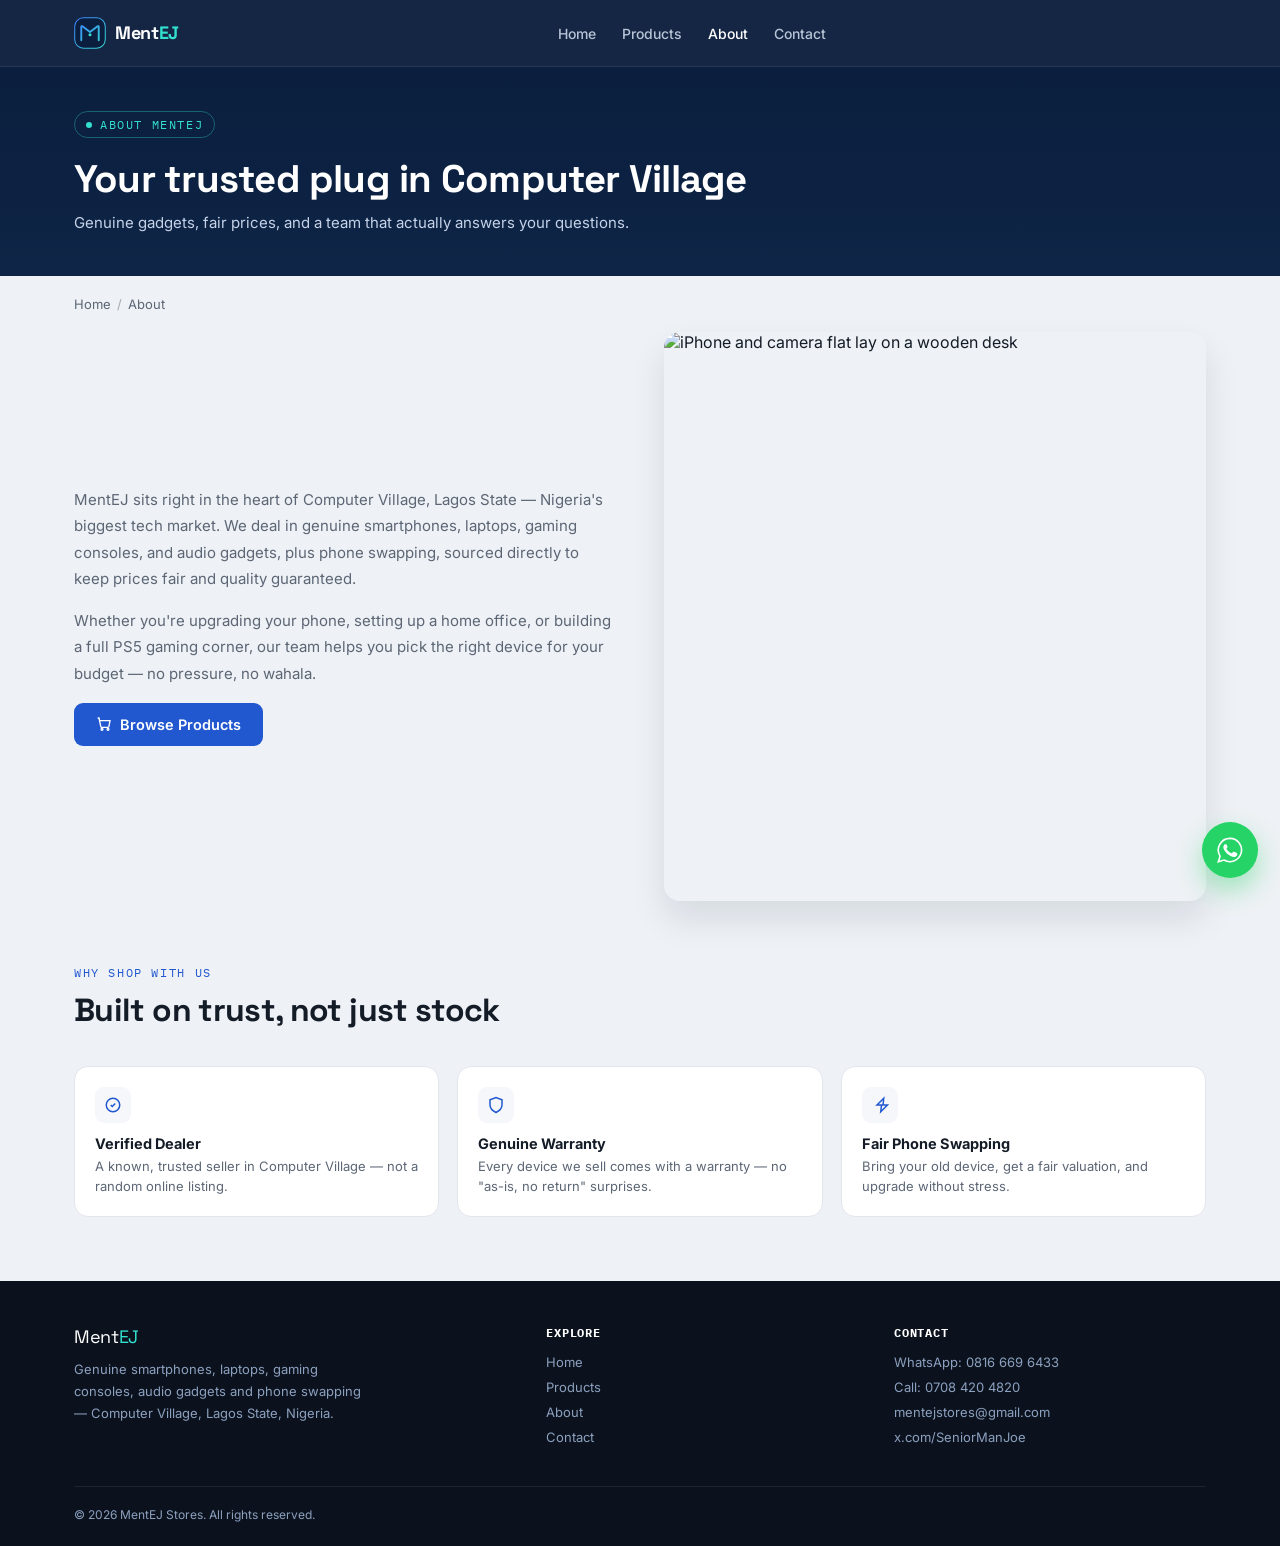
==== about.html @ d14bc737 "Initial commit for Mentej.shop website" ====
<!DOCTYPE html>
<html lang="en">
<head>
<meta charset="UTF-8">
<meta name="viewport" content="width=device-width, initial-scale=1.0">
<title>About — MentEJ | Computer Village, Lagos</title>
<meta name="description" content="About MentEJ — a genuine gadget store in Computer Village, Lagos State, Nigeria.">
<link rel="canonical" href="https://mentej.shop/about.html">
<link rel="preconnect" href="https://fonts.googleapis.com">
<link rel="preconnect" href="https://fonts.gstatic.com" crossorigin>
<link href="https://fonts.googleapis.com/css2?family=Space+Grotesk:wght@500;600;700&family=Inter:wght@400;500;600;700&family=IBM+Plex+Mono:wght@500;600&display=swap" rel="stylesheet">
<link rel="stylesheet" href="styles.css">
</head>
<body>

<!-- ================= NAV ================= -->
<nav class="nav">
  <div class="container nav-inner">
    <a href="index.html" class="brand">
      <svg class="brand-mark" viewBox="0 0 44 44" xmlns="http://www.w3.org/2000/svg">
        <defs>
          <linearGradient id="logoGrad" x1="0" y1="0" x2="44" y2="44" gradientUnits="userSpaceOnUse">
            <stop offset="0" stop-color="#3E7BFF"/><stop offset="1" stop-color="#33DFCF"/>
          </linearGradient>
        </defs>
        <rect x="1" y="1" width="42" height="42" rx="12" fill="#0B1E3D" stroke="url(#logoGrad)" stroke-width="1.4"/>
        <path d="M10 32V13.5C10 12.7 10.9 12.2 11.6 12.7L22 20.5L32.4 12.7C33.1 12.2 34 12.7 34 13.5V32" stroke="url(#logoGrad)" stroke-width="2.6" stroke-linecap="round" stroke-linejoin="round" fill="none"/>
        <circle cx="22" cy="24.5" r="2.1" fill="#33DFCF"/>
      </svg>
      <span class="wordmark"><span class="ment">Ment</span><span class="ej">EJ</span></span>
    </a>
    <div class="nav-links" id="navLinks">
      <a href="index.html">Home</a>
      <a href="products.html">Products</a>
      <a href="about.html">About</a>
      <a href="contact.html">Contact</a>
    </div>
    <div class="nav-actions">
      <button class="hamburger" id="hamburgerBtn" aria-label="Open menu" type="button">
        <svg viewBox="0 0 24 24" fill="none" stroke="currentColor" stroke-width="2"><path d="M4 7h16M4 12h16M4 17h16"/></svg>
      </button>
    </div>
  </div>
</nav>

<header class="page-hero">
  <div class="container">
    <div class="eyebrow"><span class="dot"></span> ABOUT MENTEJ</div>
    <h1>Your trusted plug in Computer Village</h1>
    <p>Genuine gadgets, fair prices, and a team that actually answers your questions.</p>
  </div>
</header>

<div class="container">
  <div class="breadcrumb"><a href="index.html">Home</a><span class="sep">/</span><span>About</span></div>
</div>

<section style="padding-top:0;">
  <div class="container about-grid">
    <div class="about-copy">
      <p>MentEJ sits right in the heart of Computer Village, Lagos State — Nigeria's biggest tech market. We deal in genuine smartphones, laptops, gaming consoles, and audio gadgets, plus phone swapping, sourced directly to keep prices fair and quality guaranteed.</p>
      <p>Whether you're upgrading your phone, setting up a home office, or building a full PS5 gaming corner, our team helps you pick the right device for your budget — no pressure, no wahala.</p>
      <a href="products.html" class="btn btn-secondary">
        <svg viewBox="0 0 24 24" fill="none" stroke="currentColor" stroke-width="2"><circle cx="9" cy="20" r="1.4"/><circle cx="18" cy="20" r="1.4"/><path d="M2.5 3h2l2.6 12.4a2 2 0 002 1.6h8.3a2 2 0 002-1.6L21 7H6"/></svg>
        Browse Products
      </a>
    </div>
    <div class="about-img">
      <img src="https://images.pexels.com/photos/593319/pexels-photo-593319.jpeg?auto=compress&cs=tinysrgb&w=900" width="900" height="945" alt="iPhone and camera flat lay on a wooden desk" loading="lazy">
    </div>
  </div>
</section>

<section style="padding-top:0;">
  <div class="container">
    <div class="sec-head">
      <span class="sec-eyebrow">Why Shop With Us</span>
      <h2>Built on trust, not just stock</h2>
    </div>
    <div class="reason-grid">
      <div class="reason-card">
        <div class="ic"><svg width="18" height="18" viewBox="0 0 24 24" fill="none" stroke="currentColor" stroke-width="2"><path d="M9 12l2 2 4-4M21 12a9 9 0 11-18 0 9 9 0 0118 0z"/></svg></div>
        <h4>Verified Dealer</h4>
        <p>A known, trusted seller in Computer Village — not a random online listing.</p>
      </div>
      <div class="reason-card">
        <div class="ic"><svg width="18" height="18" viewBox="0 0 24 24" fill="none" stroke="currentColor" stroke-width="2"><path d="M12 22s8-4 8-10V5l-8-3-8 3v7c0 6 8 10 8 10z"/></svg></div>
        <h4>Genuine Warranty</h4>
        <p>Every device we sell comes with a warranty — no "as-is, no return" surprises.</p>
      </div>
      <div class="reason-card">
        <div class="ic"><svg width="18" height="18" viewBox="0 0 24 24" fill="none" stroke="currentColor" stroke-width="2"><path d="M17 3l-9 9h6l-1 9 9-9h-6l1-9z"/></svg></div>
        <h4>Fair Phone Swapping</h4>
        <p>Bring your old device, get a fair valuation, and upgrade without stress.</p>
      </div>
    </div>
  </div>
</section>

<!-- ================= FOOTER ================= -->
<footer>
  <div class="container">
    <div class="foot-grid">
      <div class="foot-brand">
        <div class="wordmark"><span class="ment">Ment</span><span class="ej">EJ</span></div>
        <p>Genuine smartphones, laptops, gaming consoles, audio gadgets and phone swapping — Computer Village, Lagos State, Nigeria.</p>
      </div>
      <div class="foot-col">
        <h5>Explore</h5>
        <a href="index.html">Home</a>
        <a href="products.html">Products</a>
        <a href="about.html">About</a>
        <a href="contact.html">Contact</a>
      </div>
      <div class="foot-col">
        <h5>Contact</h5>
        <a href="https://wa.me/2348166696433" target="_blank" rel="noopener">WhatsApp: 0816 669 6433</a>
        <a href="tel:07084204820">Call: 0708 420 4820</a>
        <a href="mailto:mentejstores@gmail.com">mentejstores@gmail.com</a>
        <a href="https://x.com/SeniorManJoe" target="_blank" rel="noopener">x.com/SeniorManJoe</a>
      </div>
    </div>
    <div class="foot-bottom"><span>© 2026 MentEJ Stores. All rights reserved.</span></div>
  </div>
</footer>

<script src="app.js" defer></script>
<a class="wa-float" href="https://wa.me/2348166696433?text=Hello%20MentEJ%2C%20I%27d%20like%20to%20ask%20about%20a%20device." target="_blank" rel="noopener" aria-label="Chat with MentEJ on WhatsApp">
  <svg viewBox="0 0 24 24" fill="currentColor"><path d="M17.5 14.4c-.3-.1-1.7-.9-2-.9-.3-.1-.5-.1-.7.1-.2.3-.8.9-1 1.1-.2.2-.3.2-.6.1-.3-.1-1.3-.5-2.4-1.5-.9-.8-1.5-1.8-1.7-2.1-.2-.3 0-.5.1-.6.1-.1.3-.3.4-.5.1-.1.2-.3.3-.5.1-.2 0-.4 0-.5C10 9.4 9.4 8 9.1 7.4c-.2-.5-.4-.4-.6-.4h-.5c-.2 0-.5.1-.7.3-.3.3-1 1-1 2.4s1 2.8 1.2 3c.1.2 2.1 3.2 5 4.5.7.3 1.3.5 1.7.6.7.2 1.4.2 1.9.1.6-.1 1.7-.7 2-1.4.2-.6.2-1.2.1-1.3z"/><path d="M12 2a10 10 0 00-8.5 15.3L2 22l4.8-1.4A10 10 0 1012 2z" fill="none" stroke="currentColor" stroke-width="1.4"/></svg>
</a>

</body>
</html>
---- styles.css ----
:root{
  --blue-deep:#0B1E3D;
  --blue-primary:#2158D0;
  --blue-bright:#3E7BFF;
  --cyan-pop:#33DFCF;
  --whatsapp:#25D366;
  --white:#FFFFFF;
  --page-bg:#EEF1F5;
  --surface:#FFFFFF;
  --surface-alt:#F5F7FA;
  --surface-border:#E2E6EC;
  --text-primary:#141C27;
  --text-muted:#5C6675;
  --card-shadow: 0 18px 34px rgba(11,30,61,0.10);
}
*{box-sizing:border-box; margin:0; padding:0;}
html{scroll-behavior:smooth;}
body{
  font-family:'Inter', sans-serif;
  background:var(--page-bg);
  color:var(--text-primary);
  -webkit-font-smoothing:antialiased;
}
h1,h2,h3,.wordmark{ font-family:'Space Grotesk', sans-serif; letter-spacing:-0.02em; }
.mono{ font-family:'IBM Plex Mono', monospace; letter-spacing:0.02em; }
a{ color:inherit; text-decoration:none; }
img{ display:block; max-width:100%; }
.container{ max-width:1180px; margin:0 auto; padding:0 24px; }
:focus-visible{ outline:3px solid var(--cyan-pop); outline-offset:2px; }
.icon{ width:16px; height:16px; flex:none; display:inline-block; vertical-align:-3px; }
.icon-sm{ width:14px; height:14px; }

/* ---------- NAV ---------- */
.nav{
  position:sticky; top:0; z-index:60;
  background:rgba(11,30,61,0.96);
  border-bottom:1px solid rgba(255,255,255,0.08);
}
.nav-inner{ display:flex; align-items:center; justify-content:space-between; height:66px; gap:16px; }
.brand{ display:flex; align-items:center; gap:9px; flex:none; }
.brand-mark{ width:32px; height:32px; flex:none; }
.brand .wordmark{ font-size:18px; font-weight:700; line-height:1; white-space:nowrap; }
.brand .wordmark .ment{ color:var(--white); }
.brand .wordmark .ej{ color:var(--cyan-pop); }

.nav-links{ display:flex; align-items:center; gap:26px; }
.nav-links a{ color:#B9C4D6; font-size:14px; font-weight:500; transition:color .2s; }
.nav-links a:hover, .nav-links a.active{ color:var(--white); }

.nav-actions{ display:flex; align-items:center; gap:10px; }
.wa-icon-btn{
  width:36px; height:36px; border-radius:9px; background:var(--whatsapp);
  display:flex; align-items:center; justify-content:center; color:var(--white); flex:none;
}
.wa-icon-btn svg{ width:18px; height:18px; }
.hamburger{
  display:none; width:36px; height:36px; border-radius:9px; border:1px solid rgba(255,255,255,0.16);
  background:rgba(255,255,255,0.05); color:var(--white); align-items:center; justify-content:center; cursor:pointer;
}
.hamburger svg{ width:18px; height:18px; }

@media (max-width: 780px){
  .nav-links{
    position:fixed; top:66px; left:0; right:0; background:var(--blue-deep);
    flex-direction:column; align-items:flex-start; gap:0;
    max-height:0; overflow:hidden; transition:max-height .25s ease;
    border-bottom:1px solid rgba(255,255,255,0.08);
  }
  .nav-links.open{ max-height:260px; }
  .nav-links a{ width:100%; padding:14px 24px; border-top:1px solid rgba(255,255,255,0.06); }
  .hamburger{ display:flex; }
}

/* ---------- BREADCRUMB ---------- */
.breadcrumb{ font-size:13px; color:var(--text-muted); padding:20px 0; }
.breadcrumb a:hover{ color:var(--blue-primary); }
.breadcrumb .sep{ margin:0 6px; opacity:.5; }

/* ---------- PAGE HERO (compact, used on inner pages) ---------- */
.page-hero{
  background:linear-gradient(180deg, var(--blue-deep) 0%, #0E2547 100%);
  color:var(--white); padding:44px 0;
}
.page-hero h1{ font-size:clamp(1.7rem,3.4vw,2.4rem); font-weight:700; }
.page-hero p{ color:#C6D2E8; margin-top:10px; font-size:15px; max-width:560px; }
.eyebrow{
  display:inline-flex; align-items:center; gap:8px;
  font-family:'IBM Plex Mono', monospace; font-size:11.5px; letter-spacing:0.14em;
  color:var(--cyan-pop); border:1px solid rgba(51,223,207,0.35);
  padding:5px 11px; border-radius:100px; margin-bottom:16px;
}
.eyebrow .dot{ width:6px; height:6px; border-radius:50%; background:var(--cyan-pop); }

/* ---------- HOME HERO ---------- */
.hero{
  position:relative;
  background:
    radial-gradient(ellipse 60% 60% at 85% 10%, rgba(62,123,255,0.35), transparent 60%),
    linear-gradient(180deg, var(--blue-deep) 0%, #0E2547 100%);
  color:var(--white); padding:56px 0 0; overflow:hidden;
}
.circuit{ position:absolute; inset:0; opacity:0.35; pointer-events:none; }
.hero-grid{ display:grid; grid-template-columns:1.1fr 0.9fr; gap:44px; align-items:center; position:relative; z-index:2; padding-bottom:48px; }
.hero h1{ font-size:clamp(2rem, 4.2vw, 3.1rem); line-height:1.1; font-weight:700; }
.hero h1 span{ color:var(--cyan-pop); }
.hero p.lede{ margin-top:18px; font-size:16.5px; color:#C6D2E8; max-width:460px; line-height:1.6; }
.hero-actions{ display:flex; gap:12px; margin-top:30px; flex-wrap:wrap; }
.btn{
  display:inline-flex; align-items:center; gap:8px; padding:13px 22px; border-radius:9px;
  font-weight:600; font-size:14.5px; transition:transform .15s ease, box-shadow .15s ease; border:none; cursor:pointer;
}
.btn svg{ width:16px; height:16px; }
.btn-primary{ background:var(--whatsapp); color:var(--white); }
.btn-primary:hover{ transform:translateY(-2px); box-shadow:0 10px 22px rgba(37,211,102,0.28); }
.btn-secondary{ background:var(--blue-primary); color:var(--white); }
.btn-secondary:hover{ transform:translateY(-2px); box-shadow:0 10px 22px rgba(33,88,208,0.28); }
.btn-ghost{ border:1px solid rgba(255,255,255,0.25); color:var(--white); background:transparent; }
.btn-ghost:hover{ background:rgba(255,255,255,0.08); }
.btn-outline{ border:1px solid var(--surface-border); color:var(--text-primary); background:var(--surface); }
.btn-outline:hover{ background:var(--surface-alt); }
.btn-block{ width:100%; justify-content:center; }

.hero-visual{ position:relative; }
.hero-card{ border-radius:18px; overflow:hidden; position:relative; box-shadow:0 26px 50px rgba(0,0,0,0.4); border:1px solid rgba(255,255,255,0.1); aspect-ratio: 4/3.2; }
.hero-card img{ width:100%; height:100%; object-fit:cover; }
.float-badge{
  position:absolute; z-index:3; background:var(--white); color:var(--blue-deep);
  padding:11px 15px; border-radius:11px; box-shadow:0 12px 26px rgba(0,0,0,0.28);
  font-size:12.5px; font-weight:600; display:flex; align-items:center; gap:7px;
}
.float-badge.top{ top:-14px; left:-14px; }
.float-badge.bottom{ bottom:18px; right:-12px; }
.float-badge .badge-dot{ width:7px; height:7px; border-radius:50%; background:#2ED37A; flex:none; }

/* ---------- TICKER ---------- */
.ticker-wrap{ background:var(--blue-primary); overflow:hidden; white-space:nowrap; position:relative; z-index:2; }
.ticker{ display:inline-block; padding:10px 0; animation: scroll-left 26s linear infinite; color:var(--white); font-family:'IBM Plex Mono', monospace; font-size:12px; letter-spacing:0.06em; }
.ticker span{ margin:0 24px; }
.ticker span.accent{ color:var(--cyan-pop); }
@keyframes scroll-left{ from{ transform:translateX(0); } to{ transform:translateX(-50%); } }

/* ---------- TRUST STRIP ---------- */
.trust{ background:var(--surface); border-bottom:1px solid var(--surface-border); }
.trust .container{ display:grid; grid-template-columns:repeat(4,1fr); padding:24px 24px; gap:0; }
.trust-item{ display:flex; gap:11px; align-items:flex-start; padding:0 16px; border-left:1px solid var(--surface-border); }
.trust-item:first-child{ border-left:none; padding-left:0; }
.trust-item .ic{ width:32px; height:32px; border-radius:8px; flex:none; background:var(--surface-alt); display:flex; align-items:center; justify-content:center; color:var(--blue-primary); }
.trust-item h4{ font-size:13px; font-weight:600; margin-bottom:2px; }
.trust-item p{ font-size:11.5px; color:var(--text-muted); }

/* ---------- SECTIONS ---------- */
section{ padding:64px 0; }
.sec-head{ max-width:600px; margin-bottom:36px; }
.sec-eyebrow{ font-family:'IBM Plex Mono', monospace; font-size:11.5px; letter-spacing:0.14em; color:var(--blue-primary); text-transform:uppercase; margin-bottom:10px; display:block; }
.sec-head h2{ font-size:clamp(1.5rem,2.6vw,2rem); font-weight:700; color:var(--text-primary); }
.sec-head p{ margin-top:12px; color:var(--text-muted); font-size:14.5px; line-height:1.6; }
.sec-head-row{ display:flex; align-items:flex-end; justify-content:space-between; gap:20px; margin-bottom:36px; flex-wrap:wrap; }
.sec-head-row .sec-head{ margin-bottom:0; }

/* ---------- CATEGORY TILES (home) ---------- */
.cat-tile-grid{ display:grid; grid-template-columns:repeat(5, 1fr); gap:16px; }
.cat-tile{
  background:var(--surface); border:1px solid var(--surface-border); border-radius:14px; padding:20px 16px;
  display:flex; flex-direction:column; align-items:flex-start; gap:10px; transition:transform .18s ease, box-shadow .18s ease;
}
.cat-tile:hover{ transform:translateY(-4px); box-shadow:var(--card-shadow); }
.cat-tile .ic{ width:38px; height:38px; border-radius:10px; background:var(--blue-deep); color:var(--cyan-pop); display:flex; align-items:center; justify-content:center; }
.cat-tile .ic svg{ width:19px; height:19px; }
.cat-tile h4{ font-size:14.5px; font-weight:700; }
.cat-tile p{ font-size:12px; color:var(--text-muted); }

/* ---------- PRODUCT GRID ---------- */
.product-grid{ display:grid; grid-template-columns:repeat(4, 1fr); gap:20px; }
.product-card{
  background:var(--surface); border-radius:15px; overflow:hidden; border:1px solid var(--surface-border);
  display:flex; flex-direction:column; transition:transform .18s ease, box-shadow .18s ease;
}
.product-card:hover{ transform:translateY(-5px); box-shadow:var(--card-shadow); }
.product-img{ aspect-ratio:1/0.82; overflow:hidden; position:relative; background:var(--surface-alt); }
.product-img img{ width:100%; height:100%; object-fit:cover; }
.product-tag{
  position:absolute; top:10px; left:10px; background:rgba(11,30,61,0.85); color:var(--cyan-pop);
  font-family:'IBM Plex Mono',monospace; font-size:10px; padding:4px 8px; border-radius:100px; letter-spacing:0.05em;
}
.product-body{ padding:16px; flex:1; display:flex; flex-direction:column; }
.product-body h3{ font-size:15px; font-weight:700; margin-bottom:5px; }
.product-body .price{ font-family:'IBM Plex Mono', monospace; font-size:12.5px; color:var(--blue-primary); font-weight:600; margin-bottom:10px; }
.product-actions{ margin-top:auto; display:flex; flex-direction:column; gap:8px; }
.product-actions .btn{ padding:10px 14px; font-size:13px; }

/* ---------- FILTER TABS ---------- */
.filter-tabs{ display:flex; flex-wrap:wrap; gap:8px; }
.filter-tab{
  padding:9px 16px; border-radius:100px; border:1px solid var(--surface-border); background:var(--surface);
  font-size:13px; font-weight:600; color:var(--text-muted); cursor:pointer; transition:all .15s ease;
}
.filter-tab.active, .filter-tab:hover{ background:var(--blue-deep); color:var(--white); border-color:var(--blue-deep); }

/* ---------- PRODUCT DETAIL ---------- */
.product-detail{ display:grid; grid-template-columns:0.9fr 1.1fr; gap:44px; align-items:flex-start; }
.detail-img{ border-radius:16px; overflow:hidden; border:1px solid var(--surface-border); aspect-ratio:1/0.9; }
.detail-img img{ width:100%; height:100%; object-fit:cover; }
.detail-tag{ display:inline-block; background:var(--surface-alt); color:var(--blue-primary); font-family:'IBM Plex Mono',monospace; font-size:11px; padding:5px 11px; border-radius:100px; margin-bottom:14px; letter-spacing:0.05em; }
.detail-info h1{ font-size:clamp(1.5rem,2.6vw,2rem); font-weight:700; margin-bottom:10px; }
.detail-price{ font-family:'IBM Plex Mono', monospace; font-size:16px; color:var(--blue-primary); font-weight:700; margin-bottom:18px; }
.detail-desc{ color:var(--text-muted); font-size:14.5px; line-height:1.7; margin-bottom:22px; }
.spec-list{ list-style:none; margin-bottom:26px; }
.spec-list li{ display:flex; gap:10px; align-items:flex-start; font-size:13.5px; color:var(--text-primary); padding:9px 0; border-top:1px solid var(--surface-border); }
.spec-list li:first-child{ border-top:none; }
.spec-list li svg{ width:15px; height:15px; color:var(--blue-primary); flex:none; margin-top:2px; }
.detail-actions{ display:flex; gap:12px; flex-wrap:wrap; }

/* ---------- FEATURED (dark strip) ---------- */
.featured{ background:var(--blue-deep); color:var(--white); }
.featured .sec-head p{ color:#AFC0DC; }
.featured .sec-eyebrow{ color:var(--cyan-pop); }
.featured .sec-head h2{ color:var(--white); }
.featured .product-card{ background:#111B2E; border-color:rgba(255,255,255,0.08); }
.featured .product-body h3{ color:var(--white); }

/* ---------- ABOUT PAGE ---------- */
.about-grid{ display:grid; grid-template-columns:1fr 1fr; gap:48px; align-items:center; }
.about-copy p{ color:var(--text-muted); font-size:15px; line-height:1.75; margin-bottom:16px; }
.about-img{ border-radius:16px; overflow:hidden; box-shadow:var(--card-shadow); aspect-ratio:1/1.05; }
.about-img img{ width:100%; height:100%; object-fit:cover; }
.reason-grid{ display:grid; grid-template-columns:repeat(3,1fr); gap:18px; margin-top:16px; }
.reason-card{ background:var(--surface); border:1px solid var(--surface-border); border-radius:14px; padding:20px; }
.reason-card .ic{ width:36px; height:36px; border-radius:9px; background:var(--surface-alt); color:var(--blue-primary); display:flex; align-items:center; justify-content:center; margin-bottom:12px; }
.reason-card h4{ font-size:14.5px; font-weight:700; margin-bottom:5px; }
.reason-card p{ font-size:13px; color:var(--text-muted); line-height:1.5; }

/* ---------- CONTACT PAGE ---------- */
.contact-grid{ display:grid; grid-template-columns:repeat(4,1fr); gap:18px; }
.contact-card{ background:var(--surface); border:1px solid var(--surface-border); border-radius:14px; padding:22px; transition:transform .18s ease; }
.contact-card:hover{ transform:translateY(-4px); }
.contact-card .ic{ width:38px; height:38px; border-radius:10px; background:var(--blue-deep); color:var(--cyan-pop); display:flex; align-items:center; justify-content:center; margin-bottom:12px; }
.contact-card.whatsapp .ic{ background:var(--whatsapp); color:var(--white); }
.contact-card h4{ font-size:13px; font-weight:600; margin-bottom:5px; }
.contact-card a, .contact-card p{ font-size:12.5px; color:var(--text-muted); word-break:break-word; }
.contact-card a:hover{ color:var(--blue-primary); }
.loc-card{ background:var(--surface-alt); border-radius:14px; padding:22px 24px; border:1px solid var(--surface-border); margin-top:20px; }
.loc-card .row{ display:flex; gap:12px; align-items:flex-start; margin-bottom:14px; }
.loc-card .row:last-child{ margin-bottom:0; }
.loc-card .ic{ color:var(--blue-primary); flex:none; margin-top:2px; }
.loc-card h5{ font-size:13px; font-weight:600; margin-bottom:2px; }
.loc-card p, .loc-card a{ font-size:13px; color:var(--text-muted); }

/* ---------- FOOTER ---------- */
footer{ background:#0B121D; color:#8CA0BF; padding:44px 0 24px; }
.foot-grid{ display:grid; grid-template-columns:1.4fr 1fr 1fr; gap:36px; margin-bottom:32px; }
.foot-brand .wordmark{ font-size:18px; }
.foot-brand .wordmark .ment{ color:var(--white); }
.foot-brand .wordmark .ej{ color:var(--cyan-pop); }
.foot-brand p{ margin-top:10px; font-size:13px; line-height:1.7; max-width:300px; }
.foot-col h5{ color:var(--white); font-size:12px; letter-spacing:0.06em; text-transform:uppercase; margin-bottom:14px; font-family:'IBM Plex Mono', monospace; }
.foot-col a{ display:block; font-size:13px; margin-bottom:9px; color:#8CA0BF; }
.foot-col a:hover{ color:var(--cyan-pop); }
.foot-bottom{ border-top:1px solid rgba(255,255,255,0.08); padding-top:20px; display:flex; justify-content:space-between; align-items:center; font-size:12px; flex-wrap:wrap; gap:10px; }
.foot-social{ display:flex; gap:10px; }
.foot-social a{ width:32px; height:32px; border-radius:8px; background:rgba(255,255,255,0.06); display:flex; align-items:center; justify-content:center; }
.foot-social a:hover{ background:var(--cyan-pop); color:var(--blue-deep); }

/* ---------- FLOATING WHATSAPP BUTTON ---------- */
.wa-float{
  position:fixed; bottom:22px; right:22px; z-index:80;
  width:56px; height:56px; border-radius:50%; background:var(--whatsapp);
  display:flex; align-items:center; justify-content:center; color:var(--white);
  box-shadow:0 12px 26px rgba(37,211,102,0.4);
  transition:transform .18s ease;
}
.wa-float:hover{ transform:scale(1.08); }
.wa-float svg{ width:28px; height:28px; }
@media (max-width:620px){
  .wa-float{ width:50px; height:50px; bottom:16px; right:16px; }
  .wa-float svg{ width:25px; height:25px; }
}

/* ---------- SEARCH BAR ---------- */
.search-bar{
  display:flex; align-items:center; gap:10px; background:var(--surface); border:1px solid var(--surface-border);
  border-radius:11px; padding:12px 16px; margin-bottom:20px; max-width:420px;
}
.search-bar svg{ width:17px; height:17px; color:var(--text-muted); flex:none; }
.search-bar input{
  border:none; outline:none; background:transparent; font-family:'Inter',sans-serif;
  font-size:14px; color:var(--text-primary); width:100%;
}
.search-bar input::placeholder{ color:var(--text-muted); }

/* ---------- TESTIMONIALS ---------- */
.testimonial-grid{ display:grid; grid-template-columns:repeat(3,1fr); gap:20px; }
.testimonial-card{
  background:var(--surface); border:1px solid var(--surface-border); border-radius:14px; padding:22px;
}
.testimonial-stars{ color:#F5A623; font-size:14px; margin-bottom:12px; letter-spacing:2px; }
.testimonial-quote{ font-size:14px; color:var(--text-primary); line-height:1.65; margin-bottom:16px; }
.testimonial-name{ font-size:13px; font-weight:700; }
.testimonial-role{ font-size:12px; color:var(--text-muted); }
.placeholder-flag{
  display:inline-block; margin-top:14px; font-family:'IBM Plex Mono',monospace; font-size:10.5px;
  color:var(--blue-primary); background:var(--surface-alt); padding:4px 9px; border-radius:100px;
}
.price-note{ font-size:11px; color:var(--text-muted); margin-top:-6px; margin-bottom:10px; }

/* ---------- EMPTY STATE ---------- */
.empty-state{ text-align:center; padding:60px 20px; color:var(--text-muted); }
.empty-state h3{ color:var(--text-primary); margin-bottom:8px; }

/* ---------- RESPONSIVE ---------- */
@media (max-width: 980px){
  .hero-grid{ grid-template-columns:1fr; }
  .hero-visual{ order:-1; }
  .cat-tile-grid{ grid-template-columns:repeat(3,1fr); }
  .product-grid{ grid-template-columns:repeat(2,1fr); }
  .about-grid{ grid-template-columns:1fr; }
  .about-img{ order:-1; aspect-ratio:16/10; }
  .contact-grid{ grid-template-columns:repeat(2,1fr); }
  .foot-grid{ grid-template-columns:1fr 1fr; }
  .trust .container{ grid-template-columns:repeat(2,1fr); row-gap:18px; }
  .trust-item:nth-child(3){ border-left:none; }
  .product-detail{ grid-template-columns:1fr; }
  .reason-grid{ grid-template-columns:1fr; }
  .testimonial-grid{ grid-template-columns:1fr; }
}
@media (max-width: 620px){
  .cat-tile-grid{ grid-template-columns:repeat(2,1fr); }
  .product-grid{ grid-template-columns:1fr 1fr; }
  .contact-grid{ grid-template-columns:1fr; }
  .foot-grid{ grid-template-columns:1fr; }
  .foot-bottom{ flex-direction:column; align-items:flex-start; }
}
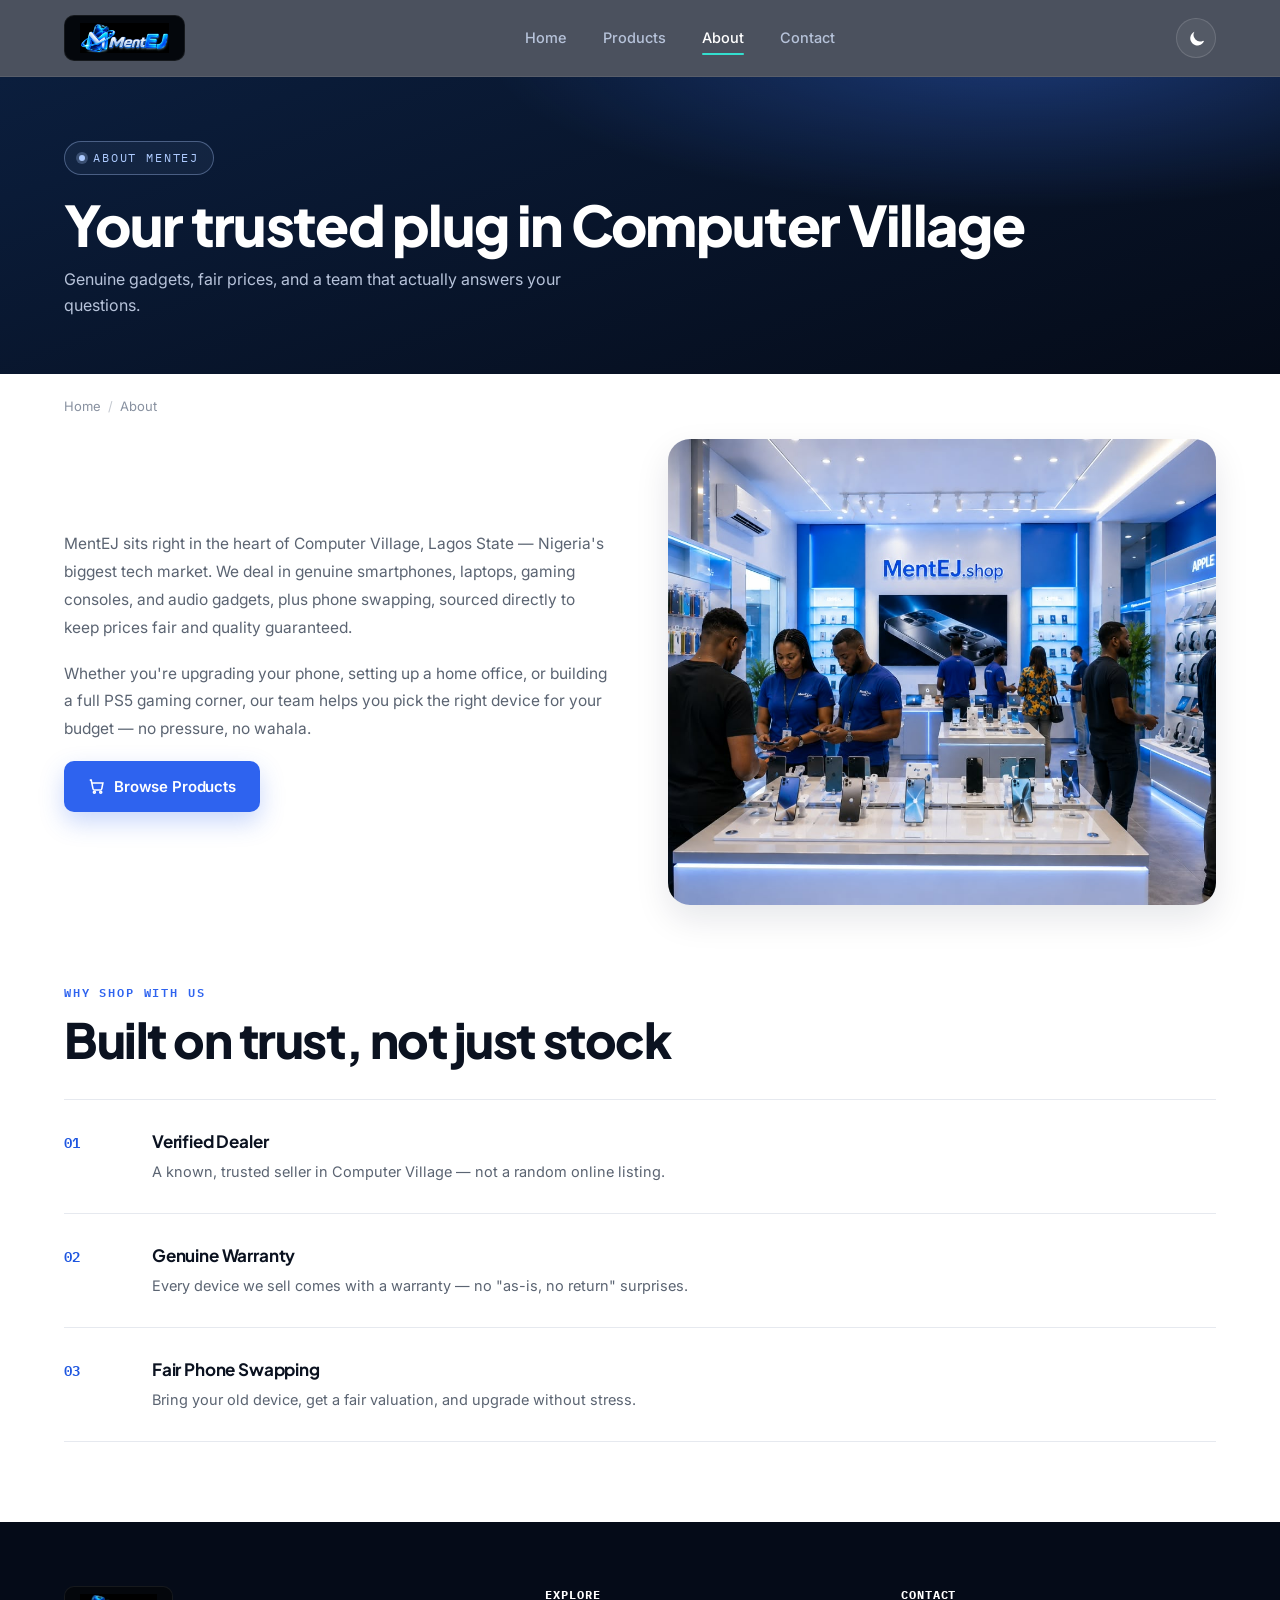
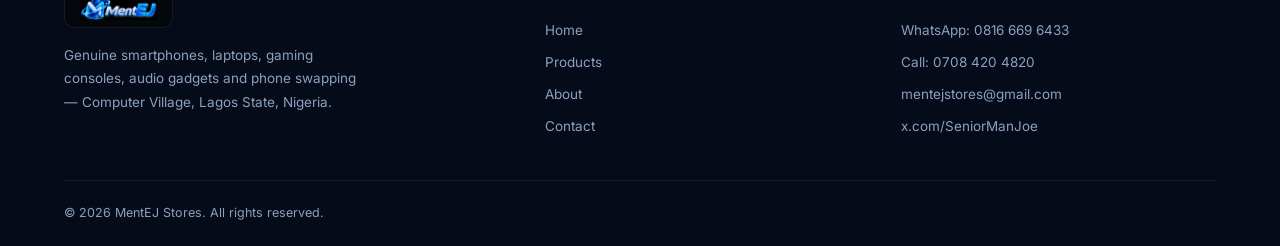
==== commit 5816e351: "Update MentEJ website redesign" ====
--- a/about.html
+++ b/about.html
@@ -6,42 +6,51 @@
 <title>About — MentEJ | Computer Village, Lagos</title>
 <meta name="description" content="About MentEJ — a genuine gadget store in Computer Village, Lagos State, Nigeria.">
 <link rel="canonical" href="https://mentej.shop/about.html">
+<script>
+  (function () {
+    try {
+      var saved = localStorage.getItem('mentej-theme');
+      var theme = saved || (window.matchMedia('(prefers-color-scheme: dark)').matches ? 'dark' : 'light');
+      if (theme === 'dark') document.documentElement.setAttribute('data-theme', 'dark');
+    } catch (e) {}
+  })();
+</script>
 <link rel="preconnect" href="https://fonts.googleapis.com">
 <link rel="preconnect" href="https://fonts.gstatic.com" crossorigin>
-<link href="https://fonts.googleapis.com/css2?family=Space+Grotesk:wght@500;600;700&family=Inter:wght@400;500;600;700&family=IBM+Plex+Mono:wght@500;600&display=swap" rel="stylesheet">
-<link rel="stylesheet" href="styles.css">
+<link href="https://fonts.googleapis.com/css2?family=Plus+Jakarta+Sans:wght@600;700;800&family=Inter:wght@400;500;600;700&family=IBM+Plex+Mono:wght@500;600&display=swap" rel="stylesheet">
+<link rel="stylesheet" href="style.css">
 </head>
 <body>
 
 <!-- ================= NAV ================= -->
 <nav class="nav">
   <div class="container nav-inner">
-    <a href="index.html" class="brand">
-      <svg class="brand-mark" viewBox="0 0 44 44" xmlns="http://www.w3.org/2000/svg">
-        <defs>
-          <linearGradient id="logoGrad" x1="0" y1="0" x2="44" y2="44" gradientUnits="userSpaceOnUse">
-            <stop offset="0" stop-color="#3E7BFF"/><stop offset="1" stop-color="#33DFCF"/>
-          </linearGradient>
-        </defs>
-        <rect x="1" y="1" width="42" height="42" rx="12" fill="#0B1E3D" stroke="url(#logoGrad)" stroke-width="1.4"/>
-        <path d="M10 32V13.5C10 12.7 10.9 12.2 11.6 12.7L22 20.5L32.4 12.7C33.1 12.2 34 12.7 34 13.5V32" stroke="url(#logoGrad)" stroke-width="2.6" stroke-linecap="round" stroke-linejoin="round" fill="none"/>
-        <circle cx="22" cy="24.5" r="2.1" fill="#33DFCF"/>
-      </svg>
-      <span class="wordmark"><span class="ment">Ment</span><span class="ej">EJ</span></span>
+    <a href="index.html" class="brand" aria-label="MentEJ home">
+      <span class="brand-mark"><img src="assets/mentej-logo.jpeg" alt="MentEJ" width="600" height="203"></span>
     </a>
     <div class="nav-links" id="navLinks">
       <a href="index.html">Home</a>
       <a href="products.html">Products</a>
-      <a href="about.html">About</a>
+      <a href="about.html" class="active">About</a>
       <a href="contact.html">Contact</a>
     </div>
     <div class="nav-actions">
-      <button class="hamburger" id="hamburgerBtn" aria-label="Open menu" type="button">
-        <svg viewBox="0 0 24 24" fill="none" stroke="currentColor" stroke-width="2"><path d="M4 7h16M4 12h16M4 17h16"/></svg>
+      <button class="theme-toggle" id="themeToggle" type="button" aria-label="Switch to dark mode" aria-pressed="false">
+        <svg class="icon-sun" viewBox="0 0 24 24" fill="none" stroke="currentColor" stroke-width="2.2" stroke-linecap="round">
+          <circle cx="12" cy="12" r="4.3" />
+          <path d="M12 2.5v2.4M12 19.1v2.4M4.6 4.6l1.7 1.7M17.7 17.7l1.7 1.7M2.5 12h2.4M19.1 12h2.4M4.6 19.4l1.7-1.7M17.7 6.3l1.7-1.7" />
+        </svg>
+        <svg class="icon-moon" viewBox="0 0 24 24" fill="currentColor">
+          <path d="M20.4 14.7A8.2 8.2 0 019.3 3.6 9 9 0 1021.5 15a8.9 8.9 0 01-1.1-.3Z" />
+        </svg>
+      </button>
+      <button class="hamburger" id="hamburgerBtn" type="button" aria-label="Open menu" aria-expanded="false" aria-controls="navLinks">
+        <span class="bar"></span><span class="bar"></span><span class="bar"></span>
       </button>
     </div>
   </div>
 </nav>
+<div class="nav-scrim" id="navScrim"></div>
 
 <header class="page-hero">
   <div class="container">
@@ -57,41 +66,47 @@
 
 <section style="padding-top:0;">
   <div class="container about-grid">
-    <div class="about-copy">
+    <div class="about-copy" data-animate="left">
       <p>MentEJ sits right in the heart of Computer Village, Lagos State — Nigeria's biggest tech market. We deal in genuine smartphones, laptops, gaming consoles, and audio gadgets, plus phone swapping, sourced directly to keep prices fair and quality guaranteed.</p>
       <p>Whether you're upgrading your phone, setting up a home office, or building a full PS5 gaming corner, our team helps you pick the right device for your budget — no pressure, no wahala.</p>
       <a href="products.html" class="btn btn-secondary">
-        <svg viewBox="0 0 24 24" fill="none" stroke="currentColor" stroke-width="2"><circle cx="9" cy="20" r="1.4"/><circle cx="18" cy="20" r="1.4"/><path d="M2.5 3h2l2.6 12.4a2 2 0 002 1.6h8.3a2 2 0 002-1.6L21 7H6"/></svg>
+        <svg viewBox="0 0 24 24" fill="none" stroke="currentColor" stroke-width="2.2"><circle cx="9" cy="20" r="1.4"/><circle cx="18" cy="20" r="1.4"/><path d="M2.5 3h2l2.6 12.4a2 2 0 002 1.6h8.3a2 2 0 002-1.6L21 7H6"/></svg>
         Browse Products
       </a>
     </div>
-    <div class="about-img">
-      <img src="https://images.pexels.com/photos/593319/pexels-photo-593319.jpeg?auto=compress&cs=tinysrgb&w=900" width="900" height="945" alt="iPhone and camera flat lay on a wooden desk" loading="lazy">
+    <div class="about-img" data-animate="right">
+      <img src="assets/hero-theme.jpeg" width="1280" height="853" alt="Inside the MentEJ showroom in Computer Village, Lagos, with staff assisting customers" loading="lazy" decoding="async">
     </div>
   </div>
 </section>
 
 <section style="padding-top:0;">
   <div class="container">
-    <div class="sec-head">
+    <div class="sec-head" data-animate>
       <span class="sec-eyebrow">Why Shop With Us</span>
       <h2>Built on trust, not just stock</h2>
     </div>
-    <div class="reason-grid">
-      <div class="reason-card">
-        <div class="ic"><svg width="18" height="18" viewBox="0 0 24 24" fill="none" stroke="currentColor" stroke-width="2"><path d="M9 12l2 2 4-4M21 12a9 9 0 11-18 0 9 9 0 0118 0z"/></svg></div>
-        <h4>Verified Dealer</h4>
-        <p>A known, trusted seller in Computer Village — not a random online listing.</p>
+    <div class="reason-list">
+      <div class="reason-row" data-animate>
+        <div class="reason-num">01</div>
+        <div class="reason-body">
+          <h3>Verified Dealer</h3>
+          <p>A known, trusted seller in Computer Village — not a random online listing.</p>
+        </div>
       </div>
-      <div class="reason-card">
-        <div class="ic"><svg width="18" height="18" viewBox="0 0 24 24" fill="none" stroke="currentColor" stroke-width="2"><path d="M12 22s8-4 8-10V5l-8-3-8 3v7c0 6 8 10 8 10z"/></svg></div>
-        <h4>Genuine Warranty</h4>
-        <p>Every device we sell comes with a warranty — no "as-is, no return" surprises.</p>
+      <div class="reason-row" data-animate style="transition-delay:70ms">
+        <div class="reason-num">02</div>
+        <div class="reason-body">
+          <h3>Genuine Warranty</h3>
+          <p>Every device we sell comes with a warranty — no "as-is, no return" surprises.</p>
+        </div>
       </div>
-      <div class="reason-card">
-        <div class="ic"><svg width="18" height="18" viewBox="0 0 24 24" fill="none" stroke="currentColor" stroke-width="2"><path d="M17 3l-9 9h6l-1 9 9-9h-6l1-9z"/></svg></div>
-        <h4>Fair Phone Swapping</h4>
-        <p>Bring your old device, get a fair valuation, and upgrade without stress.</p>
+      <div class="reason-row" data-animate style="transition-delay:140ms">
+        <div class="reason-num">03</div>
+        <div class="reason-body">
+          <h3>Fair Phone Swapping</h3>
+          <p>Bring your old device, get a fair valuation, and upgrade without stress.</p>
+        </div>
       </div>
     </div>
   </div>
@@ -102,22 +117,22 @@
   <div class="container">
     <div class="foot-grid">
       <div class="foot-brand">
-        <div class="wordmark"><span class="ment">Ment</span><span class="ej">EJ</span></div>
+        <span class="brand-mark"><img src="assets/mentej-logo.jpeg" alt="MentEJ" width="600" height="203" loading="lazy" decoding="async"></span>
         <p>Genuine smartphones, laptops, gaming consoles, audio gadgets and phone swapping — Computer Village, Lagos State, Nigeria.</p>
       </div>
       <div class="foot-col">
-        <h5>Explore</h5>
+        <h4>Explore</h4>
         <a href="index.html">Home</a>
         <a href="products.html">Products</a>
         <a href="about.html">About</a>
         <a href="contact.html">Contact</a>
       </div>
       <div class="foot-col">
-        <h5>Contact</h5>
-        <a href="https://wa.me/2348166696433" target="_blank" rel="noopener">WhatsApp: 0816 669 6433</a>
+        <h4>Contact</h4>
+        <a href="https://wa.me/2348166696433" target="_blank" rel="noopener noreferrer">WhatsApp: 0816 669 6433</a>
         <a href="tel:07084204820">Call: 0708 420 4820</a>
         <a href="mailto:mentejstores@gmail.com">mentejstores@gmail.com</a>
-        <a href="https://x.com/SeniorManJoe" target="_blank" rel="noopener">x.com/SeniorManJoe</a>
+        <a href="https://x.com/SeniorManJoe" target="_blank" rel="noopener noreferrer">x.com/SeniorManJoe</a>
       </div>
     </div>
     <div class="foot-bottom"><span>© 2026 MentEJ Stores. All rights reserved.</span></div>
@@ -125,9 +140,6 @@
 </footer>
 
 <script src="app.js" defer></script>
-<a class="wa-float" href="https://wa.me/2348166696433?text=Hello%20MentEJ%2C%20I%27d%20like%20to%20ask%20about%20a%20device." target="_blank" rel="noopener" aria-label="Chat with MentEJ on WhatsApp">
-  <svg viewBox="0 0 24 24" fill="currentColor"><path d="M17.5 14.4c-.3-.1-1.7-.9-2-.9-.3-.1-.5-.1-.7.1-.2.3-.8.9-1 1.1-.2.2-.3.2-.6.1-.3-.1-1.3-.5-2.4-1.5-.9-.8-1.5-1.8-1.7-2.1-.2-.3 0-.5.1-.6.1-.1.3-.3.4-.5.1-.1.2-.3.3-.5.1-.2 0-.4 0-.5C10 9.4 9.4 8 9.1 7.4c-.2-.5-.4-.4-.6-.4h-.5c-.2 0-.5.1-.7.3-.3.3-1 1-1 2.4s1 2.8 1.2 3c.1.2 2.1 3.2 5 4.5.7.3 1.3.5 1.7.6.7.2 1.4.2 1.9.1.6-.1 1.7-.7 2-1.4.2-.6.2-1.2.1-1.3z"/><path d="M12 2a10 10 0 00-8.5 15.3L2 22l4.8-1.4A10 10 0 1012 2z" fill="none" stroke="currentColor" stroke-width="1.4"/></svg>
-</a>
 
 </body>
 </html>
--- a/style.css
+++ b/style.css
@@ -0,0 +1,518 @@
+/* =========================================================
+   MENTEJ — DESIGN SYSTEM
+   Premium Nigerian gadget retailer. Light-first, dark-capable.
+   ========================================================= */
+
+:root{
+  /* ---- Brand blues (from logo + storefront lighting) ---- */
+  --navy-950:#050B18;
+  --navy-900:#081226;
+  --navy-800:#0B1E3D;
+  --navy-700:#122a52;
+  --blue-600:#1E56E0;
+  --blue-500:#2E63EF;
+  --blue-400:#3E7BFF;
+  --blue-300:#7FA8FF;
+  --blue-tint:#EEF3FF;
+  --ice:#AECBFF;
+  --teal:#33DFCF;
+  --whatsapp:#25D366;
+  --whatsapp-dark:#1DA851;
+  --gold:#F0A93C;
+
+  /* ---- Surfaces / text (light default) ---- */
+  --bg:#FFFFFF;
+  --bg-alt:#F7F8FA;
+  --bg-alt-2:#F1F4F8;
+  --surface:#FFFFFF;
+  --surface-2:#F7F8FA;
+  --border:#E6E9EF;
+  --border-strong:#D7DCE5;
+  --text:#0B1220;
+  --text-muted:#5B6472;
+  --text-soft:#8891A0;
+  --on-navy:#FFFFFF;
+  --on-navy-muted:#B7C3DA;
+
+  --shadow-xs:0 2px 8px rgba(9,20,45,0.05);
+  --shadow-sm:0 6px 18px rgba(9,20,45,0.07);
+  --shadow-md:0 14px 34px rgba(9,20,45,0.10);
+  --shadow-lg:0 28px 64px rgba(9,20,45,0.16);
+  --shadow-navy:0 18px 40px rgba(3,8,20,0.45);
+
+  --radius-sm:10px;
+  --radius-md:16px;
+  --radius-lg:22px;
+  --radius-xl:24px;
+  --radius-pill:999px;
+
+  --sp-1:8px; --sp-2:16px; --sp-3:24px; --sp-4:32px; --sp-5:40px;
+  --sp-6:48px; --sp-8:64px; --sp-10:80px; --sp-12:96px; --sp-15:120px;
+
+  --ease:cubic-bezier(.22,.85,.32,1);
+  --dur-fast:220ms;
+  --dur-med:480ms;
+  --dur-slow:720ms;
+
+  --font-display:'Plus Jakarta Sans', 'Inter', sans-serif;
+  --font-body:'Inter', sans-serif;
+  --font-mono:'IBM Plex Mono', monospace;
+
+  color-scheme: light;
+}
+
+[data-theme="dark"]{
+  --bg:#0A1120;
+  --bg-alt:#0E1729;
+  --bg-alt-2:#111C31;
+  --surface:#111C31;
+  --surface-2:#0E1729;
+  --border:rgba(255,255,255,0.09);
+  --border-strong:rgba(255,255,255,0.16);
+  --text:#F2F5FA;
+  --text-muted:#A7B2C6;
+  --text-soft:#7C879C;
+  --blue-tint:rgba(62,123,255,0.14);
+  --shadow-xs:0 2px 10px rgba(0,0,0,0.28);
+  --shadow-sm:0 8px 22px rgba(0,0,0,0.34);
+  --shadow-md:0 16px 40px rgba(0,0,0,0.42);
+  --shadow-lg:0 30px 70px rgba(0,0,0,0.5);
+  color-scheme: dark;
+}
+
+/* ---------- RESET ---------- */
+*{ box-sizing:border-box; margin:0; padding:0; }
+html{ scroll-behavior:smooth; }
+body{
+  font-family:var(--font-body);
+  background:var(--bg);
+  color:var(--text);
+  -webkit-font-smoothing:antialiased;
+  -moz-osx-font-smoothing:grayscale;
+  line-height:1.55;
+  transition:background var(--dur-fast) ease, color var(--dur-fast) ease;
+}
+h1,h2,h3,h4{ font-family:var(--font-display); letter-spacing:-0.02em; color:var(--text); }
+p{ color:var(--text-muted); }
+.mono{ font-family:var(--font-mono); letter-spacing:0.02em; }
+a{ color:inherit; text-decoration:none; }
+img{ display:block; max-width:100%; }
+ul{ list-style:none; }
+button{ font-family:inherit; }
+.container{ max-width:1200px; margin:0 auto; padding:0 24px; }
+:focus-visible{ outline:2.5px solid var(--blue-400); outline-offset:3px; border-radius:4px; }
+.sr-only{ position:absolute; width:1px; height:1px; padding:0; margin:-1px; overflow:hidden; clip:rect(0,0,0,0); white-space:nowrap; border:0; }
+section{ padding:var(--sp-10) 0; }
+
+@media (prefers-reduced-motion: reduce){
+  *{ animation-duration:0.001ms !important; animation-iteration-count:1 !important; transition-duration:0.001ms !important; scroll-behavior:auto !important; }
+}
+
+/* ---------- SCROLL REVEAL ---------- */
+[data-animate]{
+  opacity:0;
+  transform:translateY(22px);
+  transition:opacity var(--dur-slow) var(--ease), transform var(--dur-slow) var(--ease);
+  will-change:opacity, transform;
+}
+[data-animate].is-visible{ opacity:1; transform:none; }
+[data-animate="fade"]{ transform:none; }
+[data-animate="fade"].is-visible{ opacity:1; }
+[data-animate="scale"]{ transform:scale(.94); }
+[data-animate="scale"].is-visible{ transform:scale(1); }
+[data-animate="left"]{ transform:translateX(-26px); }
+[data-animate="left"].is-visible{ transform:none; }
+[data-animate="right"]{ transform:translateX(26px); }
+[data-animate="right"].is-visible{ transform:none; }
+
+/* ---------- BUTTONS ---------- */
+.btn{
+  display:inline-flex; align-items:center; justify-content:center; gap:9px;
+  padding:14px 24px; min-height:48px; border-radius:var(--radius-sm);
+  font-family:var(--font-body); font-weight:600; font-size:15px; letter-spacing:-0.01em;
+  border:none; cursor:pointer; white-space:nowrap;
+  transition:transform var(--dur-fast) var(--ease), box-shadow var(--dur-fast) var(--ease), background var(--dur-fast) ease, opacity var(--dur-fast) ease;
+}
+.btn svg{ width:17px; height:17px; flex:none; }
+.btn-primary{ background:var(--whatsapp); color:#fff; box-shadow:0 10px 24px rgba(37,211,102,0.28); }
+.btn-primary:hover{ transform:translateY(-2px); box-shadow:0 14px 30px rgba(37,211,102,0.36); background:var(--whatsapp-dark); }
+.btn-secondary{ background:var(--blue-500); color:#fff; box-shadow:0 10px 24px rgba(46,99,239,0.26); }
+.btn-secondary:hover{ transform:translateY(-2px); box-shadow:0 14px 30px rgba(46,99,239,0.34); }
+.btn-ghost{ border:1.5px solid rgba(255,255,255,0.3); color:#fff; background:rgba(255,255,255,0.04); }
+.btn-ghost:hover{ background:rgba(255,255,255,0.12); transform:translateY(-2px); }
+.btn-outline{ border:1.5px solid var(--border-strong); color:var(--text); background:var(--surface); }
+.btn-outline:hover{ background:var(--bg-alt); transform:translateY(-2px); border-color:var(--blue-400); color:var(--blue-500); }
+.btn-block{ width:100%; }
+.btn:active{ transform:translateY(0) scale(.98); }
+
+/* ---------- NAV ---------- */
+.nav{
+  position:sticky; top:0; z-index:100;
+  background:rgba(6,14,32,0.72);
+  backdrop-filter:blur(20px) saturate(160%);
+  -webkit-backdrop-filter:blur(20px) saturate(160%);
+  border-bottom:1px solid rgba(255,255,255,0.08);
+}
+.nav-inner{ display:flex; align-items:center; justify-content:space-between; height:76px; gap:20px; }
+.brand{ display:flex; align-items:center; flex:none; height:100%; }
+.brand-mark{
+  display:inline-flex; align-items:center;
+  background:#04070C; border:1px solid rgba(255,255,255,0.07);
+  border-radius:var(--radius-sm); padding:7px 15px;
+  transition:transform var(--dur-fast) var(--ease), border-color var(--dur-fast) ease;
+}
+.brand-mark img{ height:30px; width:auto; display:block; }
+.brand:hover .brand-mark{ transform:scale(1.025); border-color:rgba(255,255,255,0.16); }
+
+.nav-links{ display:flex; align-items:center; gap:8px; }
+.nav-links a{
+  position:relative; color:var(--on-navy-muted); font-size:14.5px; font-weight:500;
+  padding:9px 14px; border-radius:var(--radius-pill);
+  transition:color var(--dur-fast) ease, background var(--dur-fast) ease;
+}
+.nav-links a::after{
+  content:""; position:absolute; left:14px; right:14px; bottom:3px; height:2px;
+  border-radius:2px; background:var(--teal); transform:scaleX(0); transform-origin:center;
+  transition:transform var(--dur-fast) var(--ease);
+}
+.nav-links a:hover{ color:#fff; }
+.nav-links a:hover::after, .nav-links a.active::after{ transform:scaleX(1); }
+.nav-links a.active{ color:#fff; }
+
+.nav-actions{ display:flex; align-items:center; gap:10px; }
+
+.theme-toggle{
+  width:40px; height:40px; border-radius:var(--radius-pill); border:1px solid rgba(255,255,255,0.14);
+  background:rgba(255,255,255,0.05); color:#fff; display:flex; align-items:center; justify-content:center;
+  cursor:pointer; flex:none; position:relative; transition:background var(--dur-fast) ease, transform var(--dur-fast) var(--ease);
+}
+.theme-toggle:hover{ background:rgba(255,255,255,0.12); transform:translateY(-1px); }
+.theme-toggle svg{ width:19px; height:19px; position:absolute; transition:opacity var(--dur-med) var(--ease), transform var(--dur-med) var(--ease); }
+.theme-toggle .icon-sun{ opacity:0; transform:rotate(-60deg) scale(.5); }
+.theme-toggle .icon-moon{ opacity:1; transform:rotate(0) scale(1); }
+[data-theme="dark"] .theme-toggle .icon-sun{ opacity:1; transform:rotate(0) scale(1); }
+[data-theme="dark"] .theme-toggle .icon-moon{ opacity:0; transform:rotate(60deg) scale(.5); }
+
+.hamburger{
+  display:none; width:40px; height:40px; border-radius:var(--radius-sm); border:1px solid rgba(255,255,255,0.14);
+  background:rgba(255,255,255,0.05); color:#fff; align-items:center; justify-content:center; cursor:pointer;
+  flex:none; position:relative;
+}
+.hamburger .bar{ position:absolute; left:11px; width:18px; height:2px; background:currentColor; border-radius:2px; transition:transform var(--dur-fast) var(--ease), opacity var(--dur-fast) ease, top var(--dur-fast) var(--ease); }
+.hamburger .bar:nth-child(1){ top:14px; }
+.hamburger .bar:nth-child(2){ top:19px; }
+.hamburger .bar:nth-child(3){ top:24px; }
+.hamburger[aria-expanded="true"] .bar:nth-child(1){ top:19px; transform:rotate(45deg); }
+.hamburger[aria-expanded="true"] .bar:nth-child(2){ opacity:0; }
+.hamburger[aria-expanded="true"] .bar:nth-child(3){ top:19px; transform:rotate(-45deg); }
+
+.nav-scrim{
+  position:fixed; inset:0; background:rgba(4,9,20,0.55); backdrop-filter:blur(2px);
+  opacity:0; pointer-events:none; transition:opacity var(--dur-fast) ease; z-index:90;
+}
+.nav-scrim.open{ opacity:1; pointer-events:auto; }
+
+@media (max-width:900px){
+  .nav-links{
+    position:fixed; top:0; right:0; height:100vh; width:min(320px,84vw);
+    background:linear-gradient(180deg,var(--navy-900),var(--navy-950));
+    flex-direction:column; align-items:stretch; gap:2px;
+    padding:96px 22px 32px; transform:translateX(100%);
+    transition:transform var(--dur-med) var(--ease);
+    box-shadow:-20px 0 60px rgba(0,0,0,0.4); z-index:95;
+  }
+  .nav-links.open{ transform:translateX(0); }
+  .nav-links a{ width:100%; padding:15px 16px; font-size:16px; border-radius:var(--radius-sm); }
+  .nav-links a::after{ display:none; }
+  .nav-links a:hover, .nav-links a.active{ background:rgba(255,255,255,0.08); }
+  .hamburger{ display:flex; }
+}
+body.menu-open{ overflow:hidden; }
+
+/* ---------- BREADCRUMB ---------- */
+.breadcrumb{ font-size:13px; color:var(--text-soft); padding:22px 0; }
+.breadcrumb a:hover{ color:var(--blue-500); }
+.breadcrumb .sep{ margin:0 7px; opacity:.5; }
+
+/* ---------- PAGE HERO (inner pages) ---------- */
+.page-hero{
+  position:relative; overflow:hidden;
+  background:
+    radial-gradient(ellipse 70% 90% at 80% -10%, rgba(62,123,255,.35), transparent 60%),
+    linear-gradient(160deg,var(--navy-800) 0%, var(--navy-950) 100%);
+  color:#fff; padding:64px 0 56px;
+}
+.page-hero h1{ font-size:clamp(2.2rem,4.5vw,3.5rem); line-height:1.05; font-weight:800; color:#fff; letter-spacing:-0.03em; }
+.page-hero p{ color:var(--on-navy-muted); margin-top:12px; font-size:16px; max-width:560px; line-height:1.65; }
+
+.eyebrow{
+  display:inline-flex; align-items:center; gap:8px;
+  font-family:var(--font-mono); font-size:11.5px; letter-spacing:0.16em; text-transform:uppercase;
+  color:var(--ice); border:1px solid rgba(174,203,255,0.35); background:rgba(174,203,255,0.06);
+  padding:7px 14px; border-radius:var(--radius-pill); margin-bottom:20px;
+}
+.eyebrow .dot{ width:6px; height:6px; border-radius:50%; background:var(--ice); box-shadow:0 0 0 3px rgba(174,203,255,0.25); }
+
+/* ---------- HOME HERO ---------- */
+.hero{
+  position:relative; overflow:hidden; color:#fff;
+  padding:var(--sp-8) 0 0;
+  background:
+    radial-gradient(circle at 85% 8%, rgba(62,123,255,.38), transparent 32%),
+    radial-gradient(circle at 8% 85%, rgba(30,86,224,.18), transparent 30%),
+    linear-gradient(150deg,#050B18 0%, var(--navy-800) 55%, #0F2957 100%);
+}
+.hero::before{
+  content:""; position:absolute; inset:0; pointer-events:none; opacity:.16;
+  background-image:linear-gradient(rgba(255,255,255,.08) 1px, transparent 1px), linear-gradient(90deg, rgba(255,255,255,.08) 1px, transparent 1px);
+  background-size:46px 46px;
+  mask-image:radial-gradient(ellipse 70% 60% at 70% 20%, black, transparent 80%);
+}
+.hero-grid{ display:grid; grid-template-columns:1fr 0.92fr; gap:56px; align-items:center; position:relative; z-index:2; padding-bottom:var(--sp-8); }
+.hero .eyebrow{ margin-bottom:22px; }
+.hero h1{ font-size:clamp(2.65rem, 5.4vw, 4.75rem); line-height:1.02; font-weight:800; color:#fff; letter-spacing:-0.035em; max-width:680px; }
+.hero h1 span{ color:var(--blue-300); }
+.hero p.lede{ margin-top:20px; font-size:17px; color:var(--on-navy-muted); max-width:460px; line-height:1.7; }
+.hero-actions{ display:flex; gap:14px; margin-top:34px; flex-wrap:wrap; }
+
+.hero-visual{ position:relative; }
+.hero-card{
+  border-radius:var(--radius-xl); overflow:hidden; position:relative;
+  box-shadow:var(--shadow-navy); border:1px solid rgba(255,255,255,0.12);
+  aspect-ratio:3/2.05;
+  transform:perspective(1400px) rotateY(-2.2deg) rotateX(0.6deg);
+  transition:transform var(--dur-med) var(--ease), box-shadow var(--dur-med) var(--ease);
+}
+.hero-card:hover{ transform:perspective(1400px) rotateY(0) translateY(-4px); }
+.hero-card img{ width:100%; height:100%; object-fit:cover; }
+.float-badge{
+  position:absolute; z-index:3; background:var(--surface); color:var(--text);
+  padding:12px 16px; border-radius:var(--radius-sm); box-shadow:var(--shadow-md);
+  font-size:12.5px; font-weight:700; display:flex; align-items:center; gap:8px;
+  border:1px solid var(--border);
+}
+.float-badge.top{ top:-16px; left:-16px; }
+.float-badge.bottom{ bottom:20px; right:-14px; }
+.float-badge .badge-dot{ width:7px; height:7px; border-radius:50%; background:#2ED37A; flex:none; box-shadow:0 0 0 3px rgba(46,211,122,0.22); }
+
+/* ---------- TICKER ---------- */
+.ticker-wrap{ background:var(--blue-600); overflow:hidden; white-space:nowrap; position:relative; z-index:2; margin-top:var(--sp-6); }
+.ticker{ display:inline-block; padding:11px 0; animation:scroll-left 28s linear infinite; color:#fff; font-family:var(--font-mono); font-size:12px; letter-spacing:0.07em; }
+.ticker span{ margin:0 26px; }
+.ticker span.accent{ color:var(--ice); }
+@keyframes scroll-left{ from{ transform:translateX(0); } to{ transform:translateX(-50%); } }
+
+/* ---------- TRUST STRIP ---------- */
+.trust{ background:var(--surface); border-bottom:1px solid var(--border); }
+.trust .container{ display:grid; grid-template-columns:repeat(4,1fr); padding:var(--sp-3) 24px; gap:0; }
+.trust-item{ display:flex; gap:13px; align-items:flex-start; padding:4px 18px; border-left:1px solid var(--border); }
+.trust-item:first-child{ border-left:none; padding-left:0; }
+.trust-item .ic{
+  width:44px; height:44px; min-width:44px; border-radius:13px; flex:none;
+  background:var(--blue-tint); display:flex; align-items:center; justify-content:center; color:var(--blue-600);
+}
+.trust-item .ic svg{ width:21px; height:21px; }
+.trust-item h3{ font-size:13.5px; font-weight:700; margin-bottom:2px; }
+.trust-item p{ font-size:12px; color:var(--text-soft); }
+
+/* ---------- SECTIONS ---------- */
+.sec-head{ max-width:620px; margin-bottom:var(--sp-4); }
+.sec-eyebrow{ font-family:var(--font-mono); font-size:11.5px; letter-spacing:0.16em; color:var(--blue-500); text-transform:uppercase; margin-bottom:12px; display:block; font-weight:600; }
+.sec-head h2{ font-size:clamp(2rem,3.8vw,3.25rem); line-height:1.08; font-weight:800; color:var(--text); letter-spacing:-0.03em; }
+.sec-head p{ margin-top:14px; color:var(--text-muted); font-size:15.5px; line-height:1.7; }
+.sec-head-row{ display:flex; align-items:flex-end; justify-content:space-between; gap:20px; margin-bottom:var(--sp-4); flex-wrap:wrap; }
+.sec-head-row .sec-head{ margin-bottom:0; }
+
+/* ---------- CATEGORY TILES ---------- */
+.cat-tile-grid{ display:grid; grid-template-columns:repeat(4, 1fr); gap:16px; }
+.cat-tile{
+  background:var(--surface); border:1px solid var(--border); border-radius:var(--radius-md); padding:24px 20px;
+  display:flex; flex-direction:column; align-items:flex-start; gap:14px;
+  transition:transform var(--dur-fast) var(--ease), box-shadow var(--dur-fast) var(--ease), border-color var(--dur-fast) ease;
+}
+.cat-tile:hover{ transform:translateY(-5px); box-shadow:var(--shadow-md); border-color:var(--blue-500); }
+.cat-tile .ic{
+  width:48px; height:48px; border-radius:14px; background:var(--navy-800); color:var(--blue-300);
+  display:flex; align-items:center; justify-content:center; transition:transform var(--dur-fast) var(--ease);
+}
+.cat-tile:hover .ic{ transform:scale(1.06) rotate(-2deg); }
+.cat-tile .ic svg{ width:22px; height:22px; }
+.cat-tile h3{ font-size:15px; font-weight:700; }
+.cat-tile p{ font-size:12.5px; color:var(--text-soft); }
+
+/* ---------- PRODUCT GRID ---------- */
+.product-grid{ display:grid; grid-template-columns:repeat(4, 1fr); gap:22px; }
+.product-card{
+  background:var(--surface); border-radius:var(--radius-md); overflow:hidden; border:1px solid var(--border);
+  display:flex; flex-direction:column;
+  transition:transform var(--dur-fast) var(--ease), box-shadow var(--dur-fast) var(--ease), border-color var(--dur-fast) ease;
+}
+.product-card:hover{ transform:translateY(-6px); box-shadow:var(--shadow-md); border-color:var(--border-strong); }
+.product-img{ aspect-ratio:1/0.94; overflow:hidden; position:relative; background:var(--bg-alt); }
+.product-img.fit-contain img{ object-fit:contain; padding:10px; }
+.product-img img{ width:100%; height:100%; object-fit:cover; transition:transform var(--dur-med) var(--ease); }
+.product-card:hover .product-img img{ transform:scale(1.045); }
+.product-tag{
+  position:absolute; top:12px; left:12px; background:rgba(6,14,32,0.82); color:var(--ice);
+  font-family:var(--font-mono); font-size:10px; padding:5px 10px; border-radius:var(--radius-pill); letter-spacing:0.06em;
+  backdrop-filter:blur(6px);
+}
+.product-body{ padding:20px; flex:1; display:flex; flex-direction:column; }
+.product-body h3{ font-size:18px; font-weight:700; margin-bottom:6px; letter-spacing:-0.01em; line-height:1.3; }
+.product-body .price{ font-family:var(--font-mono); font-size:13px; color:var(--blue-600); font-weight:600; margin-bottom:12px; }
+[data-theme="dark"] .product-body .price{ color:var(--blue-300); }
+.product-actions{ margin-top:auto; }
+.view-link{
+  display:inline-flex; align-items:center; gap:7px; font-size:13.5px; font-weight:700;
+  color:var(--blue-600); padding:4px 0; min-height:44px; align-items:center;
+  transition:gap var(--dur-fast) var(--ease), color var(--dur-fast) ease;
+}
+.view-link svg{ width:15px; height:15px; transition:transform var(--dur-fast) var(--ease); }
+.view-link:hover{ gap:11px; color:var(--blue-500); }
+[data-theme="dark"] .view-link{ color:var(--blue-300); }
+
+/* ---------- FILTER TABS / SEARCH ---------- */
+.filter-tabs{ display:flex; flex-wrap:wrap; gap:9px; }
+.filter-tab{
+  padding:10px 18px; border-radius:var(--radius-pill); border:1.5px solid var(--border); background:var(--surface);
+  font-size:13.5px; font-weight:600; color:var(--text-muted); cursor:pointer;
+  transition:all var(--dur-fast) ease;
+}
+.filter-tab.active, .filter-tab:hover{ background:var(--navy-800); color:#fff; border-color:var(--navy-800); }
+.search-bar{
+  display:flex; align-items:center; gap:11px; background:var(--surface); border:1.5px solid var(--border);
+  border-radius:var(--radius-sm); padding:14px 18px; margin-bottom:24px; max-width:440px;
+  transition:border-color var(--dur-fast) ease, box-shadow var(--dur-fast) ease;
+}
+.search-bar:focus-within{ border-color:var(--blue-400); box-shadow:0 0 0 4px var(--blue-tint); }
+.search-bar svg{ width:18px; height:18px; color:var(--text-soft); flex:none; }
+.search-bar input{ border:none; outline:none; background:transparent; font-family:var(--font-body); font-size:14.5px; color:var(--text); width:100%; }
+.search-bar input::placeholder{ color:var(--text-soft); }
+
+/* ---------- PRODUCT DETAIL ---------- */
+.product-detail{ display:grid; grid-template-columns:0.88fr 1.12fr; gap:56px; align-items:flex-start; }
+.detail-img{ border-radius:var(--radius-lg); overflow:hidden; border:1px solid var(--border); aspect-ratio:1/0.92; box-shadow:var(--shadow-sm); }
+.detail-img img{ width:100%; height:100%; object-fit:cover; }
+.detail-img.fit-contain{ background:var(--bg-alt); }
+.detail-img.fit-contain img{ object-fit:contain; padding:16px; }
+.detail-tag{ display:inline-block; background:var(--blue-tint); color:var(--blue-600); font-family:var(--font-mono); font-size:11px; padding:6px 13px; border-radius:var(--radius-pill); margin-bottom:16px; letter-spacing:0.06em; font-weight:600; }
+.detail-info h1{ font-size:clamp(1.7rem,3vw,2.3rem); font-weight:800; margin-bottom:12px; letter-spacing:-0.03em; }
+.detail-price{ font-family:var(--font-mono); font-size:18px; color:var(--blue-600); font-weight:700; margin-bottom:20px; }
+[data-theme="dark"] .detail-price{ color:var(--blue-300); }
+.detail-desc{ color:var(--text-muted); font-size:15px; line-height:1.75; margin-bottom:26px; }
+.spec-list{ margin-bottom:30px; }
+.spec-list li{ display:flex; gap:11px; align-items:flex-start; font-size:14px; color:var(--text); padding:11px 0; border-top:1px solid var(--border); }
+.spec-list li:first-child{ border-top:none; }
+.spec-list li svg{ width:16px; height:16px; color:var(--blue-500); flex:none; margin-top:2px; }
+.detail-actions{ display:flex; gap:12px; flex-wrap:wrap; }
+.price-note{ font-size:11.5px; color:var(--text-soft); margin-top:-6px; margin-bottom:12px; }
+
+/* ---------- FEATURED (light strip on brand tint) ---------- */
+.featured{ background:var(--bg-alt); border-top:1px solid var(--border); border-bottom:1px solid var(--border); }
+
+/* ---------- TESTIMONIALS ---------- */
+.testimonial-grid{ display:grid; grid-template-columns:repeat(3,1fr); gap:36px; }
+.testimonial-card{
+  border-top:2px solid var(--navy-800); padding-top:20px;
+  transition:border-color var(--dur-fast) ease;
+}
+.testimonial-card:hover{ border-top-color:var(--blue-500); }
+.testimonial-stars{ color:var(--gold); font-size:13px; margin-bottom:14px; letter-spacing:2px; }
+.testimonial-quote{ font-size:15px; color:var(--text); line-height:1.7; margin-bottom:20px; }
+.testimonial-name{ font-size:13.5px; font-weight:700; }
+.testimonial-role{ font-size:12px; color:var(--text-soft); }
+
+/* ---------- ABOUT PAGE ---------- */
+.about-grid{ display:grid; grid-template-columns:1fr 1fr; gap:56px; align-items:center; }
+.about-copy p{ color:var(--text-muted); font-size:15.5px; line-height:1.8; margin-bottom:18px; }
+.about-img{ border-radius:var(--radius-lg); overflow:hidden; box-shadow:var(--shadow-md); aspect-ratio:4/3.4; }
+.about-img img{ width:100%; height:100%; object-fit:cover; }
+.reason-list{ margin-top:12px; }
+.reason-row{
+  display:grid; grid-template-columns:64px 1fr; gap:24px; align-items:flex-start;
+  padding:28px 0; border-top:1px solid var(--border);
+}
+.reason-row:last-child{ border-bottom:1px solid var(--border); }
+.reason-num{ font-family:var(--font-mono); font-size:14px; font-weight:600; color:var(--blue-600); padding-top:3px; }
+.reason-body h3{ font-size:17px; font-weight:700; margin-bottom:6px; letter-spacing:-0.01em; }
+.reason-body p{ font-size:14.5px; color:var(--text-muted); line-height:1.7; max-width:560px; }
+
+/* ---------- CONTACT PAGE ---------- */
+.wa-panel{
+  background:linear-gradient(135deg,var(--navy-800),var(--navy-950));
+  border-radius:var(--radius-lg); padding:36px 40px; color:#fff;
+  display:flex; align-items:center; justify-content:space-between; gap:28px; flex-wrap:wrap;
+  box-shadow:var(--shadow-navy); margin-bottom:var(--sp-6);
+}
+.wa-panel-text{ display:flex; align-items:center; gap:18px; }
+.wa-panel .ic{ width:52px; height:52px; border-radius:15px; background:var(--whatsapp); color:#fff; display:flex; align-items:center; justify-content:center; flex:none; }
+.wa-panel h2{ font-size:19px; font-weight:700; margin-bottom:4px; }
+.wa-panel p{ font-size:13.5px; color:var(--on-navy-muted); }
+
+.info-list{ display:grid; grid-template-columns:1fr 1fr; column-gap:40px; }
+.info-row{ display:flex; gap:16px; align-items:flex-start; padding:22px 0; border-top:1px solid var(--border); }
+.info-row:nth-child(-n+2){ border-top:none; padding-top:0; }
+.info-row .ic{ width:38px; height:38px; border-radius:11px; background:var(--blue-tint); color:var(--blue-600); display:flex; align-items:center; justify-content:center; flex:none; }
+.info-row .label, .info-row .info-label{ display:block; font-size:13px; font-weight:700; margin-bottom:4px; color:var(--text-soft); text-transform:uppercase; letter-spacing:0.05em; }
+.info-row a, .info-row p{ font-size:14.5px; color:var(--text); word-break:break-word; }
+.info-row a:hover{ color:var(--blue-600); }
+
+/* ---------- FOOTER ---------- */
+footer{ background:var(--navy-950); color:#8CA0BF; padding:var(--sp-8) 0 var(--sp-3); }
+.foot-grid{ display:grid; grid-template-columns:1.4fr 1fr 1fr; gap:40px; margin-bottom:var(--sp-4); }
+.foot-brand .brand-mark{
+  display:inline-flex; align-items:center;
+  background:#04070C; border:1px solid rgba(255,255,255,0.07);
+  border-radius:var(--radius-sm); padding:7px 15px; margin-bottom:16px;
+}
+.foot-brand .brand-mark img{ height:26px; width:auto; display:block; }
+.foot-brand p{ font-size:13.5px; line-height:1.75; max-width:300px; color:#8CA0BF; }
+.foot-col h4{ color:#fff; font-size:12px; letter-spacing:0.08em; text-transform:uppercase; margin-bottom:16px; font-family:var(--font-mono); }
+.foot-col a{ display:block; font-size:13.5px; margin-bottom:11px; color:#8CA0BF; transition:color var(--dur-fast) ease; }
+.foot-col a:hover{ color:var(--blue-300); }
+.foot-bottom{ border-top:1px solid rgba(255,255,255,0.08); padding-top:22px; display:flex; justify-content:space-between; align-items:center; font-size:12.5px; flex-wrap:wrap; gap:12px; }
+.foot-social{ display:flex; gap:10px; }
+.foot-social a{ width:38px; height:38px; border-radius:11px; background:rgba(255,255,255,0.05); border:1px solid rgba(255,255,255,0.08); display:flex; align-items:center; justify-content:center; transition:transform var(--dur-fast) var(--ease), background var(--dur-fast) ease, color var(--dur-fast) ease; }
+.foot-social a svg{ width:16px; height:16px; }
+.foot-social a:hover{ background:var(--blue-400); color:#fff; transform:translateY(-2px); }
+
+/* ---------- EMPTY STATE ---------- */
+.empty-state{ text-align:center; padding:70px 20px; color:var(--text-muted); }
+.empty-state h1, .empty-state h3{ color:var(--text); margin-bottom:10px; font-size:1.3rem; }
+
+/* ---------- RESPONSIVE ---------- */
+@media (max-width: 1080px){
+  .product-grid{ grid-template-columns:repeat(3,1fr); }
+}
+@media (max-width: 980px){
+  .hero-grid{ grid-template-columns:1fr; }
+  .hero-visual{ order:-1; }
+  .hero-card{ aspect-ratio:16/10; }
+  .cat-tile-grid{ grid-template-columns:repeat(3,1fr); }
+  .product-grid{ grid-template-columns:repeat(2,1fr); }
+  .about-grid{ grid-template-columns:1fr; gap:36px; }
+  .about-img{ order:-1; aspect-ratio:16/10; }
+  .foot-grid{ grid-template-columns:1fr 1fr; }
+  .trust .container{ grid-template-columns:repeat(2,1fr); row-gap:20px; }
+  .trust-item:nth-child(3){ border-left:none; }
+  .product-detail{ grid-template-columns:1fr; gap:32px; }
+  .reason-row{ grid-template-columns:1fr; gap:8px; }
+  .testimonial-grid{ grid-template-columns:1fr; }
+}
+@media (max-width: 620px){
+  section{ padding:var(--sp-6) 0; }
+  .nav-inner{ height:66px; }
+  .brand-mark img{ height:24px; }
+  .brand-mark{ padding:6px 12px; }
+  .cat-tile-grid{ grid-template-columns:repeat(2,1fr); }
+  .product-grid{ grid-template-columns:1fr 1fr; gap:14px; }
+  .product-body{ padding:14px; }
+  .info-list{ grid-template-columns:1fr; }
+  .info-row:nth-child(-n+2){ border-top:1px solid var(--border); padding-top:22px; }
+  .info-row:first-child{ border-top:none; padding-top:0; }
+  .wa-panel{ padding:26px 24px; flex-direction:column; align-items:flex-start; }
+  .foot-grid{ grid-template-columns:1fr; }
+  .foot-bottom{ flex-direction:column; align-items:flex-start; }
+  .hero{ padding-top:var(--sp-5); }
+  .hero-actions .btn{ flex:1 1 auto; }
+}
